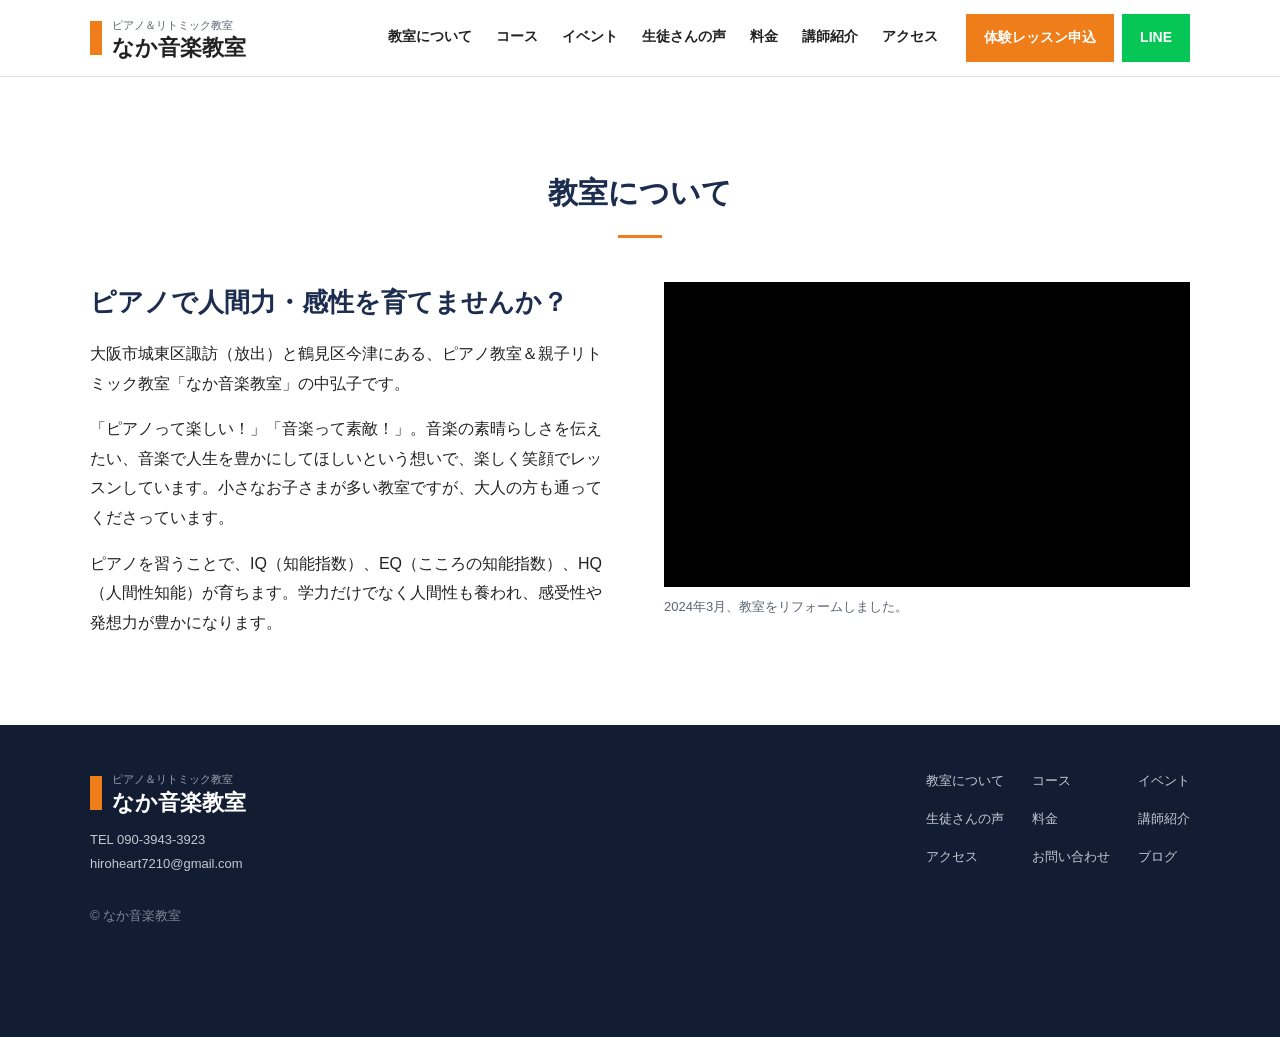
==== _chk.html @ 07a09594 "tmp" ====
<!doctype html>
<html lang="ja">
<head><base href="https://youngman720.github.io/naka-piano-redesign/a/">
<meta charset="utf-8">
<meta name="robots" content="noindex">
<meta name="viewport" content="width=device-width, initial-scale=1">
<title>なか音楽教室｜大阪市城東区放出・鶴見区今津のピアノ教室</title>
<meta name="description" content="大阪市城東区諏訪（放出）・鶴見区今津のピアノ＆リトミック教室「なか音楽教室」。褒めて育てるをモットーに、幼児から大人まで一人ひとりに寄り添ったレッスンをしています。">
<style>
:root{
  --navy:#1c2d4f; --navy2:#2b4170; --orange:#ee7d1a; --orange-d:#d46a0c;
  --gray:#f2f4f7; --line:#dce1e8; --text:#222; --sub:#5b6470; --green:#06c755;
  --gothic:"Hiragino Kaku Gothic ProN","Hiragino Sans","Yu Gothic Medium","YuGothic","Meiryo",sans-serif;
}
*{box-sizing:border-box}
html{scroll-behavior:smooth;scroll-padding-top:110px}
body{overflow-x:clip;margin:0;font-family:var(--gothic);color:var(--text);background:#fff;line-height:1.85;font-size:16px}
img{max-width:100%;display:block}
a{color:inherit}
.wrap{width:min(1100px,100% - 32px);margin-inline:auto}

/* top bar */
.topbar{background:var(--navy);color:#fff;font-size:12px}
.topbar .wrap{display:flex;justify-content:space-between;align-items:center;height:32px}
.topbar a{text-decoration:none}
@media (max-width:700px){.topbar .r{display:none}}

/* header */
.hd{position:sticky;top:0;z-index:50;background:#fff;border-bottom:1px solid var(--line)}
.hd-in{display:flex;align-items:center;gap:28px;height:76px}
.logo{text-decoration:none;display:flex;align-items:center;gap:10px}
.logo .sq{width:12px;height:34px;background:var(--orange)}
.logo b{display:block;font-size:22px;line-height:1.2}
.logo small{display:block;font-size:11px;color:var(--sub);font-weight:normal}
.gnav{margin-left:auto;display:flex;gap:24px;font-size:14px;font-weight:bold}
.gnav a{text-decoration:none;padding:6px 0;border-bottom:3px solid transparent;transition:border-color .2s}
.gnav a:hover{border-color:var(--orange)}
.hd-cta{display:flex;gap:8px}
.btn{display:inline-flex;align-items:center;justify-content:center;gap:6px;padding:11px 18px;font-weight:bold;font-size:14px;text-decoration:none;border:0;cursor:pointer;transition:background .2s}
.btn-or{background:var(--orange);color:#fff}.btn-or:hover{background:var(--orange-d)}
.btn-line{background:var(--green);color:#fff}
.btn-out{border:2px solid var(--navy);color:var(--navy);background:#fff}.btn-out:hover{background:var(--navy);color:#fff}
.menu-btn{display:none;margin-left:auto;background:var(--navy);border:0;width:48px;height:48px;cursor:pointer;color:#fff;font-size:10px;font-weight:bold;font-family:var(--gothic)}
.menu-btn span{display:block;width:20px;height:2px;background:#fff;margin:3px auto}
@media (max-width:1020px){
  .gnav,.hd-cta{display:none}.menu-btn{display:block}
  .hd.open .gnav{display:flex;flex-direction:column;gap:0;position:absolute;top:76px;left:0;right:0;background:#fff;border-bottom:1px solid var(--line);padding:0 16px 16px}
  .hd.open .gnav a{padding:14px 4px;border-bottom:1px solid var(--line)}
}

/* hero */
.hero{position:relative;height:min(72vh,600px);min-height:420px;overflow:hidden;background:#ddd}
.hero .slide{position:absolute;inset:0;opacity:0;transition:opacity 1.2s ease}
.hero .slide.on{opacity:1}
.hero .slide img{width:100%;height:100%;object-fit:cover}
.hero-box{position:absolute;left:max(16px,calc((100% - 1100px)/2));bottom:48px;z-index:2;background:#fff;padding:30px 36px 28px;max-width:520px}
.hero-box .area{font-size:13px;font-weight:bold;color:var(--orange-d);margin:0 0 6px}
.hero-box h1{font-size:clamp(24px,3.4vw,36px);line-height:1.5;margin:0 0 10px;color:var(--navy)}
.hero-box p{margin:0;font-size:14px;color:var(--sub)}
.hero-box .btns{display:flex;gap:8px;margin-top:18px;flex-wrap:wrap}
.dots{position:absolute;right:max(16px,calc((100% - 1100px)/2));bottom:24px;z-index:2;display:flex;gap:6px}
.dots button{width:12px;height:12px;border:2px solid #fff;background:transparent;cursor:pointer;padding:0}
.dots button.on{background:#fff}
@media (max-width:640px){.hero{height:auto;min-height:0}.hero .ph{position:relative;height:280px}.hero-box{position:relative;left:0;bottom:0;max-width:none;padding:24px 16px}.dots{bottom:auto;top:250px}}

/* section */
section{padding:88px 0}
.gray{background:var(--gray)}
.ttl{text-align:center;margin:0 0 44px}
.ttl h2{font-size:clamp(22px,2.8vw,30px);margin:0;color:var(--navy)}
.ttl h2::after{content:"";display:block;width:44px;height:3px;background:var(--orange);margin:14px auto 0}
.ttl p{margin:14px 0 0;color:var(--sub);font-size:14px}
@media (max-width:700px){section{padding:64px 0}}

/* about */
.about{display:grid;grid-template-columns:1fr 1fr;gap:48px;align-items:start}
.about h3{font-size:clamp(20px,2.4vw,26px);color:var(--navy);margin:0 0 16px;line-height:1.6}
.about .video{aspect-ratio:16/9;background:#000}
.about .video iframe{width:100%;height:100%;border:0}
.about .cap{font-size:13px;color:var(--sub);margin:8px 0 0}
@media (max-width:820px){.about{grid-template-columns:1fr}}

/* policy */
.pol{display:grid;grid-template-columns:repeat(4,1fr);gap:20px}
.pol article{background:#fff;border:1px solid var(--line)}
.pol figure{margin:0;aspect-ratio:4/3;overflow:hidden}
.pol figure img{width:100%;height:100%;object-fit:cover}
.pol .b{padding:18px 18px 22px}
.pol .n{display:inline-block;background:var(--navy);color:#fff;font-size:12px;font-weight:bold;padding:2px 10px;font-family:Arial,var(--gothic)}
.pol h3{font-size:18px;margin:10px 0 6px;color:var(--navy)}
.pol p{margin:0;font-size:14px;color:var(--sub);line-height:1.75}
@media (max-width:960px){.pol{grid-template-columns:repeat(2,1fr)}}
@media (max-width:520px){.pol{grid-template-columns:1fr}}

/* course */
.course{display:grid;grid-template-columns:repeat(3,1fr);gap:24px}
.course article{border:1px solid var(--line);display:flex;flex-direction:column;background:#fff}
.course figure{margin:0;aspect-ratio:16/10;overflow:hidden;position:relative}
.course figure img{width:100%;height:100%;object-fit:cover}
.course h3{margin:0;background:var(--navy);color:#fff;font-size:17px;padding:12px 18px}
.course .b{padding:18px 20px 22px;flex:1;display:flex;flex-direction:column}
.course ul{margin:0 0 16px;padding-left:1.2em;font-size:14px}
.course li{margin-bottom:6px}
.course .link{margin-top:auto;font-weight:bold;font-size:14px;color:var(--orange-d);text-decoration:none}
.course .link::after{content:" ＞"}
.tag{display:inline-block;font-size:12px;font-weight:bold;padding:2px 10px;margin-bottom:10px}
.tag.on{background:var(--orange);color:#fff}
.tag.off{background:#e6e8eb;color:#555}
.online{margin-top:32px;border:2px solid var(--navy);background:#fff;padding:20px 24px;display:flex;gap:20px;align-items:center}
.online b{flex:none;background:var(--navy);color:#fff;padding:6px 14px;font-size:14px}
.online p{margin:0;font-size:14.5px}
@media (max-width:900px){.course{grid-template-columns:1fr}.online{flex-direction:column;align-items:flex-start}}

/* event */
.ev{display:grid;grid-template-columns:1fr 1fr;gap:32px}
.ev article{background:#fff}
.ev figure{margin:0;aspect-ratio:16/9;overflow:hidden}
.ev figure img{width:100%;height:100%;object-fit:cover}
.ev .b{padding:22px 24px 26px}
.ev .when{display:inline-block;font-size:13px;font-weight:bold;color:#fff;background:var(--orange);padding:2px 12px}
.ev h3{margin:10px 0 8px;font-size:20px;color:var(--navy)}
.ev p{margin:0;font-size:14.5px}
@media (max-width:820px){.ev{grid-template-columns:1fr}}

/* voice */
.voice{display:grid;grid-template-columns:repeat(3,1fr);gap:20px}
.voice div{border:1px solid var(--line);padding:20px 22px;background:#fff}
.voice h4{margin:0 0 8px;font-size:13px;color:var(--orange-d)}
.voice p{margin:0;font-size:15px}
.voice small{display:block;margin-top:8px;color:var(--sub);font-size:12px}
@media (max-width:900px){.voice{grid-template-columns:1fr}}

/* fee */
.fee{display:grid;grid-template-columns:1fr 1fr;gap:28px}
.fee table{width:100%;border-collapse:collapse;background:#fff}
.fee caption{text-align:left;background:var(--navy);color:#fff;font-weight:bold;padding:12px 18px;font-size:17px}
.fee caption small{font-weight:normal;font-size:12px;margin-left:8px}
.fee th,.fee td{border:1px solid var(--line);padding:13px 18px;text-align:left;font-size:15px}
.fee th{background:var(--gray);width:38%;font-weight:bold}
.fee td b{font-size:20px;font-family:Arial,var(--gothic)}
.fee td small{display:block;color:var(--sub);font-size:12.5px}
.fee .note{font-size:13px;color:var(--sub);margin:10px 0 0}
@media (max-width:820px){.fee{grid-template-columns:1fr}}

/* profile */
.prof{display:grid;grid-template-columns:380px 1fr;gap:48px;align-items:start}
.prof .ph img{width:100%;aspect-ratio:4/5;object-fit:cover;object-position:30% center}
.prof .ph .s{display:grid;grid-template-columns:1fr 1fr;gap:8px;margin-top:8px}
.prof .ph .s img{aspect-ratio:1}
.prof .name{font-size:26px;font-weight:bold;color:var(--navy);margin:0 0 16px;border-bottom:1px solid var(--line);padding-bottom:12px}
.prof .name small{font-size:14px;color:var(--sub);margin-right:12px}
.prof .career{margin:20px 0 0;padding:16px 20px;background:var(--gray);font-size:14px}
.prof .career ul{margin:0;padding-left:1.2em}
@media (max-width:880px){.prof{grid-template-columns:1fr}.prof .ph{max-width:360px}}

/* blog */
.news{list-style:none;padding:0;margin:0 auto;max-width:820px;border-top:1px solid var(--line)}
.news a{display:flex;gap:18px;align-items:center;padding:18px 6px;border-bottom:1px solid var(--line);text-decoration:none}
.news a:hover{background:var(--gray)}
.news .cat{flex:none;font-size:12px;font-weight:bold;background:var(--navy);color:#fff;padding:1px 10px}
.center{text-align:center;margin-top:28px}

/* access */
.acc{display:grid;grid-template-columns:1fr 1fr;gap:28px}
.acc article{background:#fff;border:1px solid var(--line)}
.acc .map{aspect-ratio:16/10}
.acc iframe{width:100%;height:100%;border:0}
.acc .b{padding:18px 22px 22px}
.acc h3{margin:0 0 4px;font-size:19px;color:var(--navy)}
.acc .addr{margin:0 0 8px;color:var(--sub);font-size:14px}
.acc ul{margin:0;padding-left:1.2em;font-size:14px}
@media (max-width:820px){.acc{grid-template-columns:1fr}}

/* contact */
.contact{background:var(--navy);color:#fff;padding:72px 0}
.contact .ttl h2{color:#fff}
.contact .ttl p{color:#c9d1e0}
.ways{display:grid;grid-template-columns:repeat(3,1fr);gap:16px;max-width:900px;margin:0 auto}
.way{background:#fff;color:var(--text);text-decoration:none;padding:22px 16px;text-align:center;border:1px solid var(--line);transition:background .2s}
.way:hover{background:var(--gray)}
.way small{display:block;font-size:12px;color:var(--sub)}
.way b{font-size:19px;color:var(--navy)}
.way.tel b{font-size:24px;font-family:Arial,var(--gothic)}
.way.line{border-color:var(--green)}
@media (max-width:760px){.ways{grid-template-columns:1fr}}

footer{background:#121d33;color:#c3c9d4;padding:44px 0 96px;font-size:13px}
.ft{display:flex;justify-content:space-between;gap:28px;flex-wrap:wrap}
.ft .logo b{color:#fff}.ft .logo small{color:#9aa3b2}
.ft nav{display:grid;grid-template-columns:repeat(3,auto);gap:6px 28px}
.ft nav a{text-decoration:none}
.copy{margin-top:28px;color:#7f8899}

.sp-cta{display:none}
@media (max-width:760px){
  .sp-cta{display:grid;grid-template-columns:1fr 1fr;position:fixed;left:0;right:0;bottom:0;z-index:60}
  .sp-cta a{padding:14px 0;text-align:center;font-weight:bold;color:#fff;text-decoration:none}
  .sp-cta .t{background:var(--orange)}.sp-cta .l{background:var(--green)}
}

/* PowerPoint style entrance: fade / fly-in / zoom（控えめ） */
[data-anim]{opacity:0;transition:opacity .75s ease-out,transform .75s cubic-bezier(.2,.7,.3,1)}
[data-anim="up"]{transform:translateY(36px)}
[data-anim="left"]{transform:translateX(-48px)}
[data-anim="right"]{transform:translateX(48px)}
[data-anim].show{opacity:1;transform:none}
/* 写真：フェードと同時に、少し寄った状態から元の大きさへ */
[data-anim] figure img,[data-anim].ph>img{transform:scale(1.07);transition:transform 1.2s cubic-bezier(.2,.7,.3,1)}
[data-anim].show figure img,[data-anim].show.ph>img{transform:none}
/* 見出しの説明文は少し遅れてフェード */
.ttl[data-anim] p{opacity:0;transition:opacity .7s ease .3s}
.ttl[data-anim].show p{opacity:1}
/* ヒーロー写真：切り替わるときにわずかに引く */
.hero .slide img{transform:scale(1.04);transition:transform 5s ease-out}
.hero .slide.on img{transform:none}
/* 1枚目（楽譜と花）に元サイトの見出し文字をのせる */
.hero .slide .cap{position:absolute;margin:0;color:#fff;font-weight:bold;text-align:center;line-height:1.45;font-size:clamp(24px,3vw,40px);text-shadow:0 1px 3px rgba(0,0,0,.55),0 0 18px rgba(0,0,0,.35);top:50%;transform:translateY(-50%);right:max(16px,calc((100% - 1100px)/2));width:min(46%,520px)}
.hero .slide:first-child::before{content:"";position:absolute;inset:0;background:linear-gradient(to left,rgba(20,20,20,.42),rgba(20,20,20,.12) 70%);z-index:1}
.hero .slide .cap{z-index:2}
@media (max-width:640px){.hero .slide .cap{right:0;left:0;width:auto;font-size:24px}.hero .slide:first-child::before{background:rgba(20,20,20,.3)}}
.hero-box[data-anim="left"]{transition-delay:.2s}
/* スマホ下の電話・LINE：読み込み後に下からスライドイン */
@media (max-width:760px){.sp-cta{transform:translateY(100%);transition:transform .6s ease-out .6s}.sp-cta.show{transform:none}}

/* 鳴らせる鍵盤（C案から） */
.kb-wrap{max-width:620px;margin:64px auto 0;text-align:center}
.kb-cap{font-weight:bold;font-size:16px;margin:0 0 14px}
.kb{position:relative;height:150px;display:flex;user-select:none;-webkit-user-select:none;touch-action:manipulation}
.kb .w{flex:1;background:#fff;border:1px solid var(--navy);border-left:0;cursor:pointer;position:relative;transition:background .1s}
.kb .w:first-child{border-left:1px solid var(--navy)}
.kb .w.on{background:#fde3c8}
.kb .b{position:absolute;top:0;height:60%;background:#111;cursor:pointer;z-index:2;transition:background .1s}
.kb .b.on{background:var(--orange)}
.kb .w span{position:absolute;bottom:8px;left:0;right:0;font-size:10px;color:var(--sub)}
.kb-note{font-size:12px;color:#c9d1e0;margin:10px 0 0}
*{transition-duration:0s!important;transition-delay:0s!important}main>section:not(#about),.hero,.topbar{display:none!important}[data-anim]{opacity:1!important;transform:none!important}</style>
</head>
<body>

<div class="topbar"><div class="wrap"><span>大阪市城東区 放出・鶴見区 今津のピアノ＆リトミック教室</span><a class="r" href="tel:09039433923">TEL 090-3943-3923</a></div></div>

<header class="hd" id="hd">
  <div class="wrap hd-in">
    <a class="logo" href="#top"><span class="sq"></span><span><small>ピアノ＆リトミック教室</small><b>なか音楽教室</b></span></a>
    <nav class="gnav" id="gnav">
      <a href="#about">教室について</a><a href="#course">コース</a><a href="#event">イベント</a><a href="#voice">生徒さんの声</a><a href="#fee">料金</a><a href="#profile">講師紹介</a><a href="#access">アクセス</a>
    </nav>
    <div class="hd-cta">
      <a class="btn btn-or" href="#contact">体験レッスン申込</a>
      <a class="btn btn-line" href="https://lin.ee/nwdocCs" target="_blank" rel="noopener">LINE</a>
    </div>
    <button class="menu-btn" id="menuBtn" aria-label="メニュー"><span></span><span></span><span></span>MENU</button>
  </div>
</header>

<main id="top">
  <div class="hero" id="hero">
    <div class="ph">
      <div class="slide on"><img src="../assets/img/score_flower.jpg" alt="楽譜とドライフラワー"><p class="cap">大阪市城東区放出<br>ピアノ教室<br>幼児リトミック教室<br>なか音楽教室</p></div>
      <div class="slide"><img src="../assets/img/hand.jpg" alt="鍵盤に手をのせる子ども"></div>
      <div class="slide"><img src="../assets/img/signboard.jpg?v=2" alt="なか音楽教室の看板"></div>
    </div>
    <div class="hero-box" data-anim="left">
      <p class="area">大阪市城東区 放出 ／ 鶴見区 今津</p>
      <h1>「ピアノって楽しい！」<br>褒めて育てるピアノ教室</h1>
      <p>2歳さんから大人の方まで、一人ひとりのペースに合わせたマンツーマンレッスンです。</p>
      <div class="btns"><a class="btn btn-or" href="#contact">体験レッスン 1,000円</a><a class="btn btn-out" href="#course">コースを見る</a></div>
    </div>
    <div class="dots" id="dots"></div>
  </div>

  <section id="about">
    <div class="wrap">
      <div class="ttl" data-anim="up"><h2>教室について</h2></div>
      <div class="about">
        <div data-anim="left">
          <h3>ピアノで人間力・感性を育てませんか？</h3>
          <p>大阪市城東区諏訪（放出）と鶴見区今津にある、ピアノ教室＆親子リトミック教室「なか音楽教室」の中弘子です。</p>
          <p>「ピアノって楽しい！」「音楽って素敵！」。音楽の素晴らしさを伝えたい、音楽で人生を豊かにしてほしいという想いで、楽しく笑顔でレッスンしています。小さなお子さまが多い教室ですが、大人の方も通ってくださっています。</p>
          <p style="margin-bottom:0">ピアノを習うことで、IQ（知能指数）、EQ（こころの知能指数）、HQ（人間性知能）が育ちます。学力だけでなく人間性も養われ、感受性や発想力が豊かになります。</p>
        </div>
        <div data-anim="right">
          <div class="video"><iframe loading="lazy" src="https://www.youtube-nocookie.com/embed/1UZ0hZ_AUnk" title="2024年3月 教室をリフォームしました" allow="accelerometer; encrypted-media; picture-in-picture" allowfullscreen></iframe></div>
          <p class="cap">2024年3月、教室をリフォームしました。</p>
        </div>
      </div>
    </div>
  </section>

  <section class="gray" id="policy">
    <div class="wrap">
      <div class="ttl" data-anim="up"><h2>教室が大切にしていること</h2></div>
      <div class="pol">
        <article data-anim="up"><figure><img src="../assets/img/lesson.jpg" alt="講師と一緒にピアノを弾く女の子" loading="lazy"></figure><div class="b"><span class="n">POINT 1</span><h3>褒めて育てる</h3><p>褒められるとうれしいから「もっと上手に弾きたい！」とやる気もアップ。レッスンに来るのが楽しくなる内容にしています。</p></div></article>
        <article data-anim="up" data-delay="150"><figure><img src="../assets/img/duet.jpg" alt="連弾する講師と生徒" loading="lazy"></figure><div class="b"><span class="n">POINT 2</span><h3>表現力を養う</h3><p>楽譜どおりに弾くだけでなく、どう表現したいかを自分で考えて演奏する力を育てます。</p></div></article>
        <article data-anim="up" data-delay="300"><figure><img src="../assets/img/recital_stage.jpg" alt="発表会のステージ" loading="lazy"></figure><div class="b"><span class="n">POINT 3</span><h3>舞台を経験</h3><p>発表会とミニコンサートを年に一度ずつ開催。コンクールやオーディションへの出演も勧めています。</p></div></article>
        <article data-anim="up" data-delay="450"><figure><img src="../assets/img/bouquet.jpg" alt="ピアノの上の花束" loading="lazy"></figure><div class="b"><span class="n">POINT 4</span><h3>継続は力なり</h3><p>音楽が一生の友となるよう、長く続けられるようサポート。講師自身も研修に参加し研鑽を積んでいます。</p></div></article>
      </div>
    </div>
  </section>

  <section id="course">
    <div class="wrap">
      <div class="ttl" data-anim="up"><h2>コース案内</h2></div>
      <div class="course">
        <article data-anim="up">
          <figure><img src="../assets/img/lesson_duet.jpg" alt="講師と生徒の連弾" loading="lazy" style="object-position:center 42%"></figure>
          <h3>ピアノ</h3>
          <div class="b"><span class="tag on">幼児〜大人</span>
            <ul><li>年齢を問わず、一人ひとりのペースと目標に合わせたマンツーマンレッスン</li><li>導入期はソルフェージュ（読む・聴く・歌う）を徹底し、リズム感などの基礎を育てます</li><li>先生との連弾や、データに合わせたアンサンブルも</li></ul>
            <a class="link" href="#fee">料金を見る</a></div>
        </article>
        <article data-anim="up" data-delay="150">
          <figure><img src="../assets/img/concours_baten.jpg" alt="ベーテン音楽コンクール会場で表彰状を持つ生徒さん" loading="lazy" style="object-position:center 38%"></figure>
          <h3>知育絶対音感・コンクール</h3>
          <div class="b"><span class="tag on">2歳さんから</span>
            <ul><li>2歳児さんから受けられる知育絶対音感レッスンコース</li><li>コンクールレッスン。目標に向かって努力する力、あきらめない心を育てます</li><li>保育士・受験対策もしっかり指導します</li></ul>
            <a class="link" href="#contact">体験を申し込む</a></div>
        </article>
        <article data-anim="up" data-delay="300">
          <figure><img src="../assets/img/rhythmic2_hq.jpg?v=3" alt="フープを使ったリトミックの様子" loading="lazy"></figure>
          <h3>親子リトミック「ひまわりっこ」</h3>
          <div class="b"><span class="tag off">現在、募集を停止しています</span>
            <ul><li>1歳〜就園前のお子さまと保護者で参加する少人数グループ</li><li>リズムに合わせて体を動かし、感じる心・創造力を育てます</li><li>季節のクラフトやお誕生日会、クリスマス会も</li></ul>
            <a class="link" href="https://lin.ee/nwdocCs" target="_blank" rel="noopener">再開のお知らせはLINEで</a></div>
        </article>
      </div>
      <div class="online" data-anim="up"><b>オンラインレッスン対応</b><p>台風や豪雨で送り迎えが難しい日、体調がすぐれない日も、Zoom・FaceTime・LINEビデオでレッスンを受けていただけます。</p></div>
    </div>
  </section>

  <section class="gray" id="event">
    <div class="wrap">
      <div class="ttl" data-anim="up"><h2>教室イベント</h2></div>
      <div class="ev">
        <article data-anim="left"><figure><img src="../assets/img/recital_group.jpg" alt="ピアノ発表会の集合写真" loading="lazy"></figure>
          <div class="b"><span class="when">毎年 2〜3月</span><h3>ピアノ発表会</h3><p>素敵な衣装で聴衆の前で演奏する晴れの舞台。憧れのクラシック曲を選び、この日のために一生懸命練習します。普段の練習では得られない経験が、自信と自己肯定感につながります。</p></div></article>
        <article data-anim="right"><figure><img src="../assets/img/minicon.jpg" alt="ミニコンサートの生徒さん" loading="lazy" style="object-position:center 30%"></figure>
          <div class="b"><span class="when">毎年 8月</span><h3>ミニコンサート</h3><p>放出教室で開く小さなコンサート。ポップスや流行りの曲など、弾きたい曲を優先します。後半はビンゴゲームでリラックス。保護者の方にはYouTube限定公開でご覧いただいています。</p></div></article>
      </div>
    </div>
  </section>

  <section id="voice">
    <div class="wrap">
      <div class="ttl" data-anim="up"><h2>生徒さん・お母さまの声</h2><p>教室の皆さまにアンケートにご協力いただきました。</p></div>
      <div class="voice">
        <div data-anim="up"><h4>発表会の感想は？</h4><p>直前まで「やっぱり無理！自信ない」と言ってばかりでしたが、終わった後は「楽しかった！来年も出る」と笑顔が見られました。</p><small>保護者さま</small></div>
        <div data-anim="up" data-delay="150"><h4>どんな先生ですか？</h4><p>子どもの話を良く聞いてくれて、わからないところは優しく教えてくれる先生です。</p><small>保護者さま</small></div>
        <div data-anim="up" data-delay="300"><h4>お家での様子は？</h4><p>宿題ノートをつけるようになってから、自主的に練習するようになりました。</p><small>保護者さま</small></div>
        <div data-anim="up"><h4>発表会の感想は？</h4><p>発表会の後、ピアノに火が付いたようで、帰ってからも遅くまで弾いていました。来年の曲ももう決めていました。</p><small>保護者さま</small></div>
        <div data-anim="up" data-delay="150"><h4>どんな先生ですか？</h4><p>常に学んで新しいことを吸収して、アウトプットしていっている先生、すごいです。</p><small>保護者さま</small></div>
        <div data-anim="up" data-delay="300"><h4>これから通う方へ</h4><p>難しくなっても、ちゃんと努力をすればまた楽しくなるよ。</p><small>生徒 Hちゃん</small></div>
      </div>
    </div>
  </section>

  <section class="gray" id="fee">
    <div class="wrap">
      <div class="ttl" data-anim="up"><h2>料金</h2></div>
      <div class="fee">
        <div data-anim="up"><table>
          <caption>ピアノ</caption>
          <tr><th>入会金</th><td><b>5,000</b>円</td></tr>
          <tr><th>月謝</th><td><b>8,000</b>円<small>30分／1回・年間40回（発表会を含む）</small></td></tr>
          <tr><th>年間設備費</th><td><b>3,000</b>円／年</td></tr>
          <tr><th>体験レッスン</th><td><b>1,000</b>円</td></tr>
        </table><p class="note">※ご都合が悪い日はご相談のうえ振替できます。<br>※テキストは別途実費でご購入いただきます。</p></div>
        <div data-anim="up" data-delay="150"><table>
          <caption>リトミック<small>（現在募集停止中）</small></caption>
          <tr><th>入会金</th><td><b>3,000</b>円</td></tr>
          <tr><th>月謝</th><td><b>3,000</b>円<small>月3回・10:00〜10:50</small></td></tr>
          <tr><th>対象</th><td>1歳〜就園前のお子さま（親子で参加）</td></tr>
          <tr><th>体験レッスン</th><td><b>500</b>円</td></tr>
        </table><p class="note">※振替レッスンはできません。</p></div>
      </div>
    </div>
  </section>

  <section id="profile">
    <div class="wrap">
      <div class="ttl" data-anim="up"><h2>講師紹介</h2></div>
      <div class="prof">
        <div class="ph" data-anim="left"><img src="../assets/img/teacher_play.jpg" alt="講師 中弘子" loading="lazy"><div class="s"><img src="../assets/img/teacher.jpg" alt="" loading="lazy"><img src="../assets/img/bouquet.jpg" alt="" loading="lazy"></div></div>
        <div data-anim="right">
          <p class="name"><small>講師</small>中 弘子</p>
          <p>大阪生まれ。6歳でピアノを始めました。子どもの頃から根気よく指導してくださった恩師に、今も師事しています。3人の男の子を育てながらもレッスンに通い続け、ピアノの素晴らしさをたくさんの子どもたちに伝えたいと、講師の道へ進みました。</p>
          <p>「それでいいんだよ」「できたね」と、褒める指導を心がけています。褒められたときの表情はみんなキラッと光り、小さな自信の一つになります。生徒さんの“宝石”を見つけるお手伝いができるよう、日々研鑽を積んでいます。</p>
          <div class="career"><ul><li>「スタジオメロディ」講師</li><li>リトミックイベント講師</li><li>デイサービスで唱歌・童謡を歌う活動</li></ul></div>
        </div>
      </div>
    </div>
  </section>

  <section class="gray" id="news">
    <div class="wrap">
      <div class="ttl" data-anim="up"><h2>教室ブログ</h2></div>
      <ul class="news" data-anim="up">
        <li><a href="https://ameblo.jp/n-h-piano/entry-12984595063.html" target="_blank" rel="noopener"><span class="cat">ブログ</span>体験レッスンでは、笑顔でお迎えしています</a></li>
        <li><a href="https://ameblo.jp/n-h-piano/entry-12982566428.html" target="_blank" rel="noopener"><span class="cat">ブログ</span>合唱コンクールの伴奏を担当した中学生の生徒さん</a></li>
      </ul>
      <div class="center"><a class="btn btn-out" href="https://ameblo.jp/n-h-piano/" target="_blank" rel="noopener">ブログ一覧へ</a></div>
    </div>
  </section>

  <section id="access">
    <div class="wrap">
      <div class="ttl" data-anim="up"><h2>アクセス</h2><p>東大阪市（森河内・稲田）、城東区（東中浜）方面からも通っていただいています。</p></div>
      <div class="acc">
        <article data-anim="left"><div class="map"><iframe loading="lazy" title="放出教室の地図" src="https://maps.google.com/maps?q=%E5%A4%A7%E9%98%AA%E5%B8%82%E5%9F%8E%E6%9D%B1%E5%8C%BA%E8%AB%8F%E8%A8%AA1-18&z=16&output=embed"></iframe></div>
          <div class="b"><h3>放出教室</h3><p class="addr">大阪市城東区諏訪1-18「レンタルスペースぱれっと」内</p><ul><li>ピアノ：曜日・時間とも応相談</li><li>リトミック「ひまわりっこ」：月3回 10:00〜10:50</li></ul></div></article>
        <article data-anim="right"><div class="map"><iframe loading="lazy" title="今津教室の地図" src="https://maps.google.com/maps?q=%E5%A4%A7%E9%98%AA%E5%B8%82%E9%B6%B4%E8%A6%8B%E5%8C%BA%E4%BB%8A%E6%B4%A5%E5%8C%974%E4%B8%81%E7%9B%AE12&z=16&output=embed"></iframe></div>
          <div class="b"><h3>今津教室</h3><p class="addr">大阪市鶴見区今津北4丁目12</p><ul><li>ピアノ：曜日・時間とも応相談（祝日休み）</li></ul></div></article>
      </div>
    </div>
  </section>

  <section class="contact" id="contact">
    <div class="wrap">
      <div class="ttl" data-anim="up"><h2>体験レッスン・お問い合わせ</h2><p>どんな小さなことでも、お気軽にご相談ください。</p></div>
      <div class="ways">
        <a class="way tel" href="tel:09039433923" data-anim="up"><small>お電話</small><b>090-3943-3923</b></a>
        <a class="way line" href="https://lin.ee/nwdocCs" target="_blank" rel="noopener" data-anim="up" data-delay="150"><small>LINEで友だち追加</small><b>LINEで相談する</b></a>
        <a class="way" href="mailto:hiroheart7210@gmail.com" data-anim="up" data-delay="300"><small>メール</small><b>メールで問い合わせ</b></a>
      </div>
      <div class="kb-wrap" data-anim="up">
        <p class="kb-cap">最後に、一音どうぞ。</p>
        <div class="kb" id="kb" aria-label="鳴らせる鍵盤"></div>
        <p class="kb-note">タップ（クリック）すると音が鳴ります。</p>
      </div>
    </div>
  </section>
</main>

<footer>
  <div class="wrap">
    <div class="ft">
      <div><a class="logo" href="#top"><span class="sq"></span><span><small>ピアノ＆リトミック教室</small><b>なか音楽教室</b></span></a>
        <p style="margin:12px 0 0">TEL 090-3943-3923<br>hiroheart7210@gmail.com</p></div>
      <nav><a href="#about">教室について</a><a href="#course">コース</a><a href="#event">イベント</a><a href="#voice">生徒さんの声</a><a href="#fee">料金</a><a href="#profile">講師紹介</a><a href="#access">アクセス</a><a href="#contact">お問い合わせ</a><a href="https://ameblo.jp/n-h-piano/" target="_blank" rel="noopener">ブログ</a></nav>
    </div>
    <p class="copy">© なか音楽教室</p>
  </div>
</footer>

<div class="sp-cta" id="spCta"><a class="t" href="tel:09039433923">電話する</a><a class="l" href="https://lin.ee/nwdocCs" target="_blank" rel="noopener">LINEで相談</a></div>

<script>
// hero slideshow (fade)
(()=>{const s=[...document.querySelectorAll('#hero .slide')],d=document.getElementById('dots');let i=0,t;
 s.forEach((_,k)=>{const b=document.createElement('button');b.setAttribute('aria-label',(k+1)+'枚目');b.onclick=()=>{go(k);start()};d.appendChild(b)});
 const go=k=>{s[i].classList.remove('on');d.children[i].classList.remove('on');i=k;s[i].classList.add('on');d.children[i].classList.add('on')};
 const start=()=>{clearInterval(t);t=setInterval(()=>go((i+1)%s.length),5000)};go(0);
 start();})();
// menu
const hd=document.getElementById('hd');document.getElementById('menuBtn').onclick=()=>hd.classList.toggle('open');
document.querySelectorAll('#gnav a').forEach(a=>a.onclick=()=>hd.classList.remove('open'));
// entrance animations
const io=new IntersectionObserver(es=>es.forEach(e=>{if(!e.isIntersecting)return;const el=e.target;setTimeout(()=>el.classList.add('show'),+(el.dataset.delay||0));io.unobserve(el)}),{threshold:.15});
document.querySelectorAll('[data-anim]').forEach(el=>io.observe(el));
requestAnimationFrame(()=>document.getElementById('spCta').classList.add('show'));
// playable keyboard (C4–E5)
(()=>{const kb=document.getElementById('kb');
 const names=['ド','レ','ミ','ファ','ソ','ラ','シ','ド','レ','ミ'];
 const wMidi=[60,62,64,65,67,69,71,72,74,76];
 const blacks=[[61,0],[63,1],[66,3],[68,4],[70,5],[73,7],[75,8]];
 const W=wMidi.length;
 wMidi.forEach((m,k)=>{const d=document.createElement('div');d.className='w';d.dataset.m=m;d.innerHTML='<span>'+names[k]+'</span>';kb.appendChild(d)});
 blacks.forEach(([m,after])=>{const d=document.createElement('div');d.className='b';d.dataset.m=m;const w=100/W;d.style.left=`calc(${(after+1)*w}% - ${w*0.3}%)`;d.style.width=`${w*0.6}%`;kb.appendChild(d)});
 let ac;
 const play=m=>{ac=ac||new (window.AudioContext||window.webkitAudioContext)();const f=440*Math.pow(2,(m-69)/12),t=ac.currentTime;
   const out=ac.createGain();out.gain.setValueAtTime(0,t);out.gain.linearRampToValueAtTime(.32,t+.008);out.gain.exponentialRampToValueAtTime(.12,t+.35);out.gain.exponentialRampToValueAtTime(.0008,t+2.6);
   const lp=ac.createBiquadFilter();lp.type='lowpass';lp.frequency.setValueAtTime(f*7,t);lp.frequency.exponentialRampToValueAtTime(f*2,t+1.2);
   out.connect(lp).connect(ac.destination);
   [[1,1],[2,.42],[3,.18],[4,.09],[5,.05]].forEach(([h,a])=>{const o=ac.createOscillator(),g=ac.createGain();o.type=h===1?'triangle':'sine';o.frequency.value=f*h*(1+(h-1)*.0008);g.gain.value=a;o.connect(g).connect(out);o.start(t);o.stop(t+2.7)})};
 kb.addEventListener('pointerdown',e=>{const k=e.target.closest('[data-m]');if(!k)return;play(+k.dataset.m);k.classList.add('on');setTimeout(()=>k.classList.remove('on'),200)});
})();
</script>
</body>
</html>
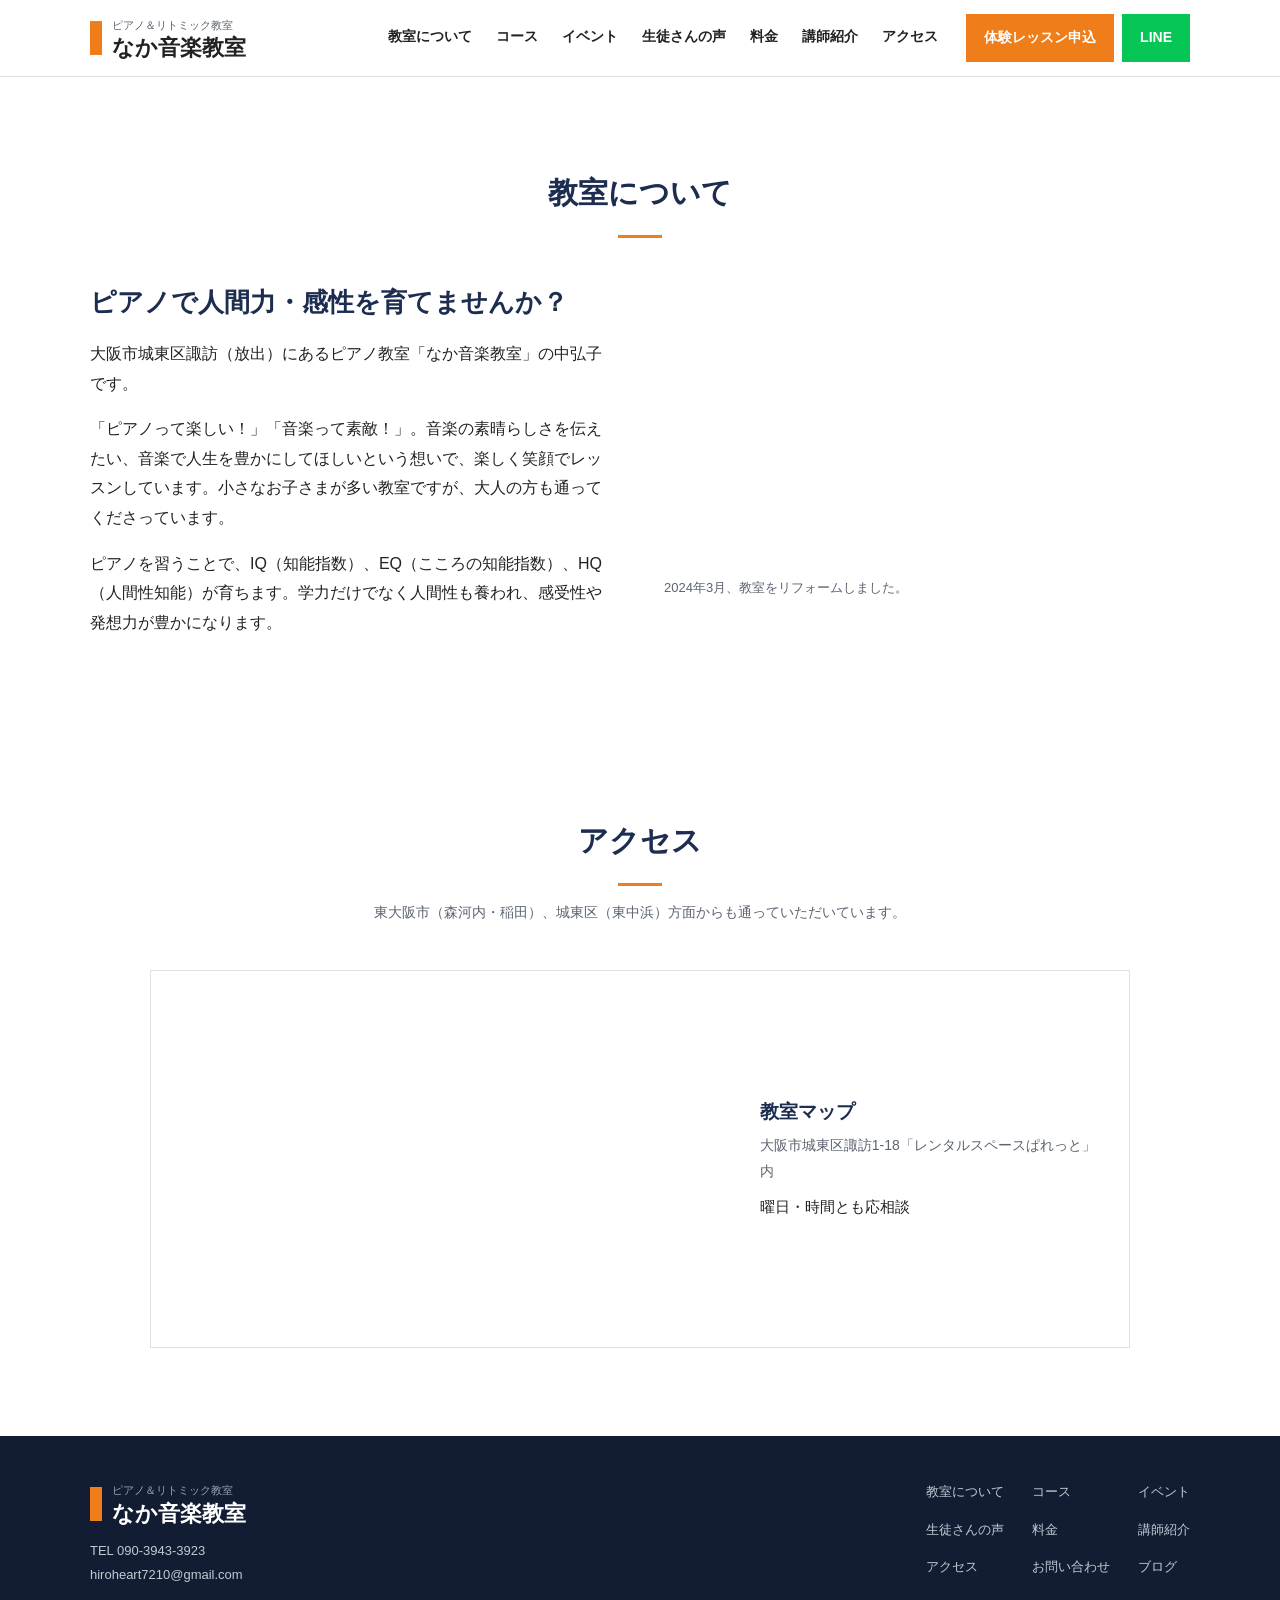
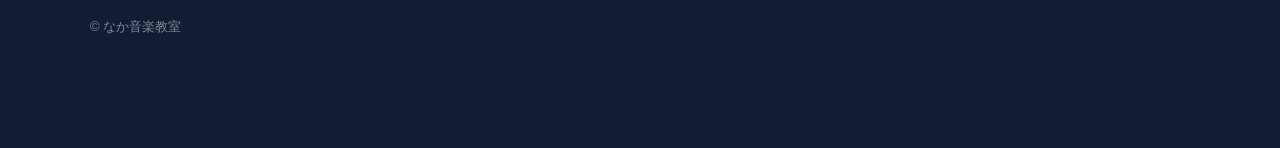
==== commit 1b91a2e2: "tmp" ====
--- a/_chk.html
+++ b/_chk.html
@@ -4,8 +4,8 @@
 <meta charset="utf-8">
 <meta name="robots" content="noindex">
 <meta name="viewport" content="width=device-width, initial-scale=1">
-<title>なか音楽教室｜大阪市城東区放出・鶴見区今津のピアノ教室</title>
-<meta name="description" content="大阪市城東区諏訪（放出）・鶴見区今津のピアノ＆リトミック教室「なか音楽教室」。褒めて育てるをモットーに、幼児から大人まで一人ひとりに寄り添ったレッスンをしています。">
+<title>なか音楽教室｜大阪市城東区放出のピアノ教室</title>
+<meta name="description" content="大阪市城東区諏訪（放出）のピアノ教室「なか音楽教室」。褒めて育てるをモットーに、幼児から大人まで一人ひとりに寄り添ったレッスンをしています。">
 <style>
 :root{
   --navy:#1c2d4f; --navy2:#2b4170; --orange:#ee7d1a; --orange-d:#d46a0c;
@@ -75,8 +75,9 @@
 /* about */
 .about{display:grid;grid-template-columns:1fr 1fr;gap:48px;align-items:start}
 .about h3{font-size:clamp(20px,2.4vw,26px);color:var(--navy);margin:0 0 16px;line-height:1.6}
-.about .video{aspect-ratio:16/9;background:#000}
-.about .video iframe{width:100%;height:100%;border:0}
+/* 動画の下端に黒い帯があるので、その分だけ枠を低くして隠す */
+.about .video{aspect-ratio:16/8.72;overflow:hidden;background:#fff}
+.about .video iframe{width:100%;height:auto;aspect-ratio:16/9;border:0;display:block}
 .about .cap{font-size:13px;color:var(--sub);margin:8px 0 0}
 @media (max-width:820px){.about{grid-template-columns:1fr}}
 
@@ -161,7 +162,10 @@
 .center{text-align:center;margin-top:28px}
 
 /* access */
-.acc{display:grid;grid-template-columns:1fr 1fr;gap:28px}
+.acc{max-width:980px;margin:0 auto}
+.acc article{display:grid;grid-template-columns:3fr 2fr;align-items:center}
+.acc .when{margin:0;font-size:15px}
+@media (max-width:760px){.acc article{grid-template-columns:1fr}}
 .acc article{background:#fff;border:1px solid var(--line)}
 .acc .map{aspect-ratio:16/10}
 .acc iframe{width:100%;height:100%;border:0}
@@ -233,11 +237,11 @@
 .kb .b.on{background:var(--orange)}
 .kb .w span{position:absolute;bottom:8px;left:0;right:0;font-size:10px;color:var(--sub)}
 .kb-note{font-size:12px;color:#c9d1e0;margin:10px 0 0}
-*{transition-duration:0s!important;transition-delay:0s!important}main>section:not(#about),.hero,.topbar{display:none!important}[data-anim]{opacity:1!important;transform:none!important}</style>
+*{transition-duration:0s!important;transition-delay:0s!important}main>section:not(#about):not(#access),.hero,.topbar{display:none!important}[data-anim]{opacity:1!important;transform:none!important}</style>
 </head>
 <body>
 
-<div class="topbar"><div class="wrap"><span>大阪市城東区 放出・鶴見区 今津のピアノ＆リトミック教室</span><a class="r" href="tel:09039433923">TEL 090-3943-3923</a></div></div>
+<div class="topbar"><div class="wrap"><span>大阪市城東区 放出のピアノ教室</span><a class="r" href="tel:09039433923">TEL 090-3943-3923</a></div></div>
 
 <header class="hd" id="hd">
   <div class="wrap hd-in">
@@ -261,7 +265,7 @@
       <div class="slide"><img src="../assets/img/signboard.jpg?v=2" alt="なか音楽教室の看板"></div>
     </div>
     <div class="hero-box" data-anim="left">
-      <p class="area">大阪市城東区 放出 ／ 鶴見区 今津</p>
+      <p class="area">大阪市城東区 放出</p>
       <h1>「ピアノって楽しい！」<br>褒めて育てるピアノ教室</h1>
       <p>2歳さんから大人の方まで、一人ひとりのペースに合わせたマンツーマンレッスンです。</p>
       <div class="btns"><a class="btn btn-or" href="#contact">体験レッスン 1,000円</a><a class="btn btn-out" href="#course">コースを見る</a></div>
@@ -275,7 +279,7 @@
       <div class="about">
         <div data-anim="left">
           <h3>ピアノで人間力・感性を育てませんか？</h3>
-          <p>大阪市城東区諏訪（放出）と鶴見区今津にある、ピアノ教室＆親子リトミック教室「なか音楽教室」の中弘子です。</p>
+          <p>大阪市城東区諏訪（放出）にあるピアノ教室「なか音楽教室」の中弘子です。</p>
           <p>「ピアノって楽しい！」「音楽って素敵！」。音楽の素晴らしさを伝えたい、音楽で人生を豊かにしてほしいという想いで、楽しく笑顔でレッスンしています。小さなお子さまが多い教室ですが、大人の方も通ってくださっています。</p>
           <p style="margin-bottom:0">ピアノを習うことで、IQ（知能指数）、EQ（こころの知能指数）、HQ（人間性知能）が育ちます。学力だけでなく人間性も養われ、感受性や発想力が豊かになります。</p>
         </div>
@@ -407,10 +411,8 @@
     <div class="wrap">
       <div class="ttl" data-anim="up"><h2>アクセス</h2><p>東大阪市（森河内・稲田）、城東区（東中浜）方面からも通っていただいています。</p></div>
       <div class="acc">
-        <article data-anim="left"><div class="map"><iframe loading="lazy" title="放出教室の地図" src="https://maps.google.com/maps?q=%E5%A4%A7%E9%98%AA%E5%B8%82%E5%9F%8E%E6%9D%B1%E5%8C%BA%E8%AB%8F%E8%A8%AA1-18&z=16&output=embed"></iframe></div>
-          <div class="b"><h3>放出教室</h3><p class="addr">大阪市城東区諏訪1-18「レンタルスペースぱれっと」内</p><ul><li>ピアノ：曜日・時間とも応相談</li><li>リトミック「ひまわりっこ」：月3回 10:00〜10:50</li></ul></div></article>
-        <article data-anim="right"><div class="map"><iframe loading="lazy" title="今津教室の地図" src="https://maps.google.com/maps?q=%E5%A4%A7%E9%98%AA%E5%B8%82%E9%B6%B4%E8%A6%8B%E5%8C%BA%E4%BB%8A%E6%B4%A5%E5%8C%974%E4%B8%81%E7%9B%AE12&z=16&output=embed"></iframe></div>
-          <div class="b"><h3>今津教室</h3><p class="addr">大阪市鶴見区今津北4丁目12</p><ul><li>ピアノ：曜日・時間とも応相談（祝日休み）</li></ul></div></article>
+        <article data-anim="left"><div class="map"><iframe loading="lazy" title="教室の地図" src="https://maps.google.com/maps?q=%E5%A4%A7%E9%98%AA%E5%B8%82%E5%9F%8E%E6%9D%B1%E5%8C%BA%E8%AB%8F%E8%A8%AA1-18&z=16&output=embed"></iframe></div>
+          <div class="b"><h3>教室マップ</h3><p class="addr">大阪市城東区諏訪1-18「レンタルスペースぱれっと」内</p><p class="when">曜日・時間とも応相談</p></div></article>
       </div>
     </div>
   </section>
